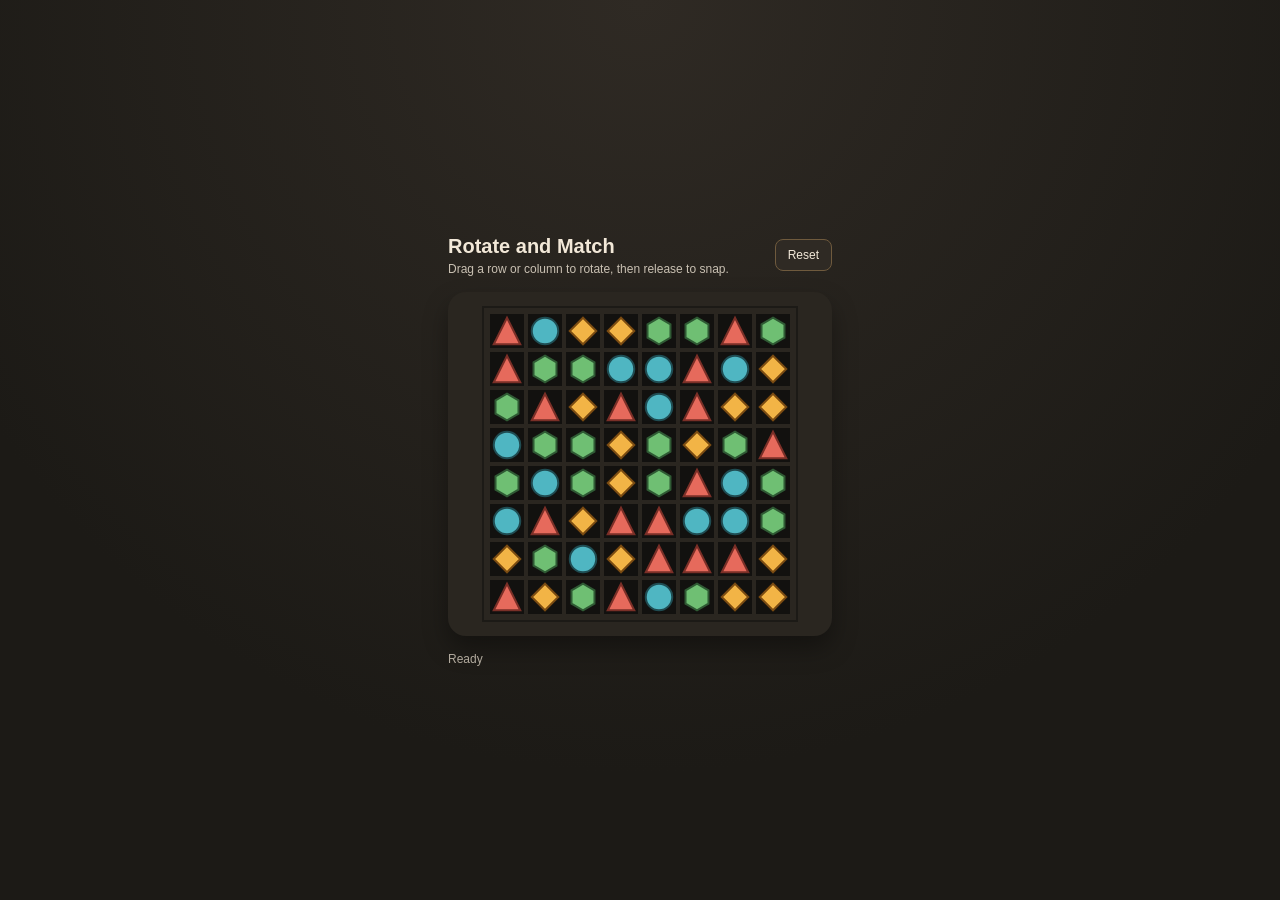
==== app/ideas/I002/client/index.html @ a38eeb80 "I002 M001: rotation input prototype" ====
<!doctype html>
<html lang="en">
  <head>
    <meta charset="utf-8" />
    <meta name="viewport" content="width=device-width, initial-scale=1" />
    <title>Rotate and Match (I002)</title>
    <link rel="stylesheet" href="./style.css" />
  </head>
  <body>
    <main class="shell">
      <header class="hud">
        <div>
          <h1>Rotate and Match</h1>
          <p>Drag a row or column to rotate, then release to snap.</p>
        </div>
        <button id="reset" type="button">Reset</button>
      </header>
      <section class="board-panel">
        <canvas id="board" width="360" height="360"></canvas>
      </section>
      <footer class="footnote">
        <span id="status">Ready</span>
      </footer>
    </main>
    <script type="module" src="./main.js"></script>
  </body>
</html>
---- app/ideas/I002/client/style.css ----
:root {
  color-scheme: light;
  font-family: "Trebuchet MS", "Verdana", sans-serif;
  background: #1c1a16;
  color: #f2e8d8;
}

* {
  box-sizing: border-box;
}

body {
  margin: 0;
  min-height: 100vh;
  display: flex;
  align-items: center;
  justify-content: center;
  background: radial-gradient(circle at top, #2f2a24 0%, #1c1a16 70%);
}

.shell {
  width: min(90vw, 420px);
  display: grid;
  gap: 16px;
  padding: 20px 18px;
}

.hud {
  display: flex;
  align-items: center;
  justify-content: space-between;
  gap: 12px;
}

.hud h1 {
  font-size: 20px;
  margin: 0 0 4px;
}

.hud p {
  margin: 0;
  font-size: 12px;
  opacity: 0.8;
}

button {
  border: 1px solid #6f5a3d;
  background: #2f2a24;
  color: #f2e8d8;
  padding: 8px 12px;
  border-radius: 8px;
  font-size: 12px;
  cursor: pointer;
}

.board-panel {
  padding: 14px;
  border-radius: 18px;
  background: #2a2620;
  box-shadow: 0 12px 24px rgba(0, 0, 0, 0.35);
  display: flex;
  justify-content: center;
}

canvas {
  width: 100%;
  height: auto;
  display: block;
}

.footnote {
  font-size: 12px;
  opacity: 0.7;
}
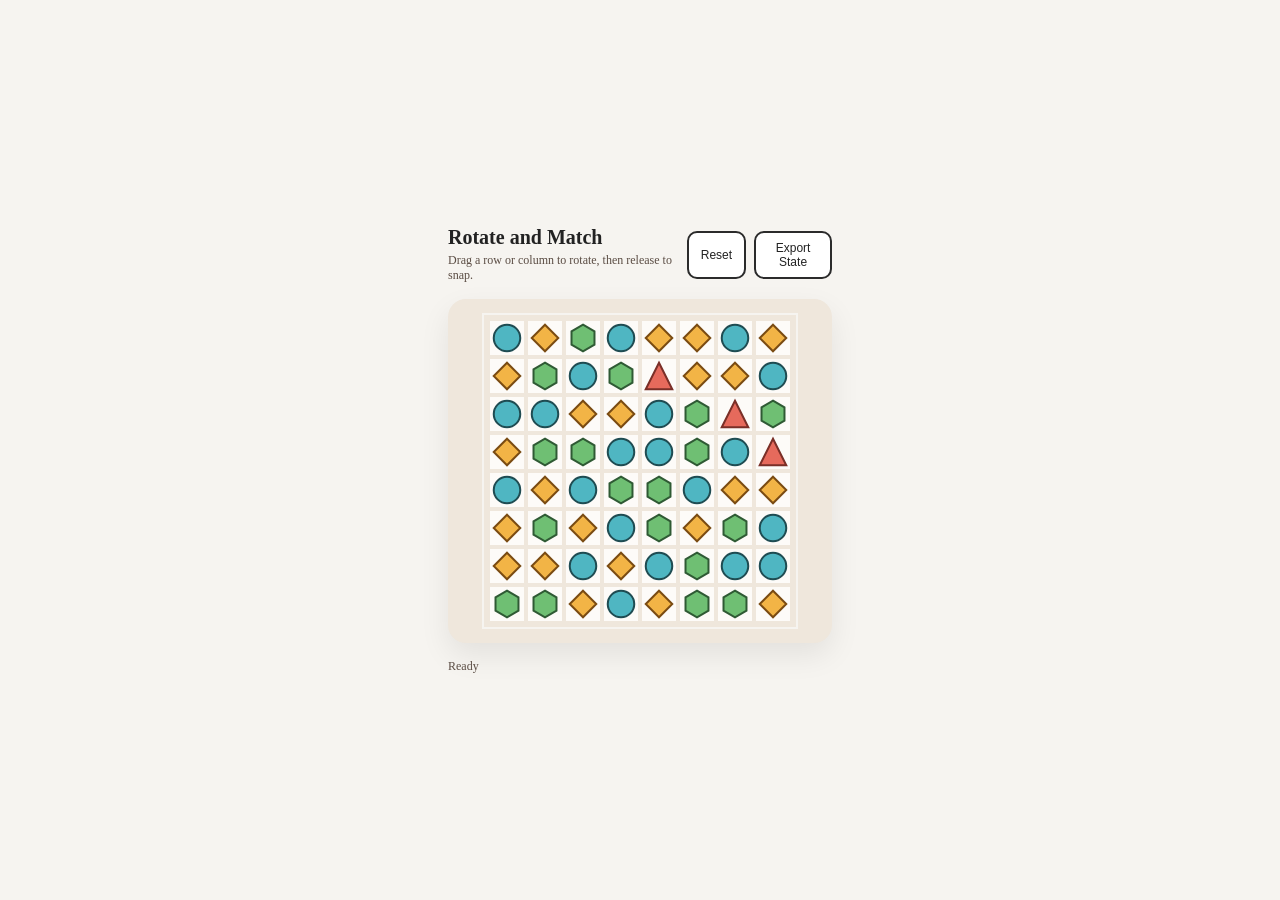
==== commit 41ea704a: "I002: add regression tests and M004 animation specs" ====
--- a/app/ideas/I002/client/index.html
+++ b/app/ideas/I002/client/index.html
@@ -13,7 +13,10 @@
           <h1>Rotate and Match</h1>
           <p>Drag a row or column to rotate, then release to snap.</p>
         </div>
-        <button id="reset" type="button">Reset</button>
+        <div class="hud-actions">
+          <button id="reset" type="button">Reset</button>
+          <button id="export-state" type="button" hidden>Export State</button>
+        </div>
       </header>
       <section class="board-panel">
         <canvas id="board" width="360" height="360"></canvas>
--- a/app/ideas/I002/client/style.css
+++ b/app/ideas/I002/client/style.css
@@ -1,74 +1,79 @@
 :root {
-  color-scheme: light;
-  font-family: "Trebuchet MS", "Verdana", sans-serif;
-  background: #1c1a16;
-  color: #f2e8d8;
+	color-scheme: light;
+	font-family: "Georgia", "Times New Roman", serif;
+	background: #f6f4f0;
+	color: #222;
 }
 
 * {
-  box-sizing: border-box;
+	box-sizing: border-box;
 }
 
 body {
-  margin: 0;
-  min-height: 100vh;
-  display: flex;
-  align-items: center;
-  justify-content: center;
-  background: radial-gradient(circle at top, #2f2a24 0%, #1c1a16 70%);
+	margin: 0;
+	min-height: 100vh;
+	display: flex;
+	align-items: center;
+	justify-content: center;
+	background: #f6f4f0;
 }
 
 .shell {
-  width: min(90vw, 420px);
-  display: grid;
-  gap: 16px;
-  padding: 20px 18px;
+	width: min(90vw, 420px);
+	display: grid;
+	gap: 16px;
+	padding: 20px 18px;
 }
 
 .hud {
-  display: flex;
-  align-items: center;
-  justify-content: space-between;
-  gap: 12px;
+	display: flex;
+	align-items: center;
+	justify-content: space-between;
+	gap: 12px;
+}
+
+.hud-actions {
+	display: flex;
+	gap: 8px;
 }
 
 .hud h1 {
-  font-size: 20px;
-  margin: 0 0 4px;
+	font-size: 20px;
+	margin: 0 0 4px;
 }
 
 .hud p {
-  margin: 0;
-  font-size: 12px;
-  opacity: 0.8;
+	margin: 0;
+	font-size: 12px;
+	color: #5a4c43;
 }
 
 button {
-  border: 1px solid #6f5a3d;
-  background: #2f2a24;
-  color: #f2e8d8;
-  padding: 8px 12px;
-  border-radius: 8px;
-  font-size: 12px;
-  cursor: pointer;
+	border: 2px solid #2b2b2b;
+	background: #fff;
+	color: #222;
+	padding: 8px 12px;
+	border-radius: 10px;
+	font-size: 12px;
+	cursor: pointer;
 }
 
 .board-panel {
-  padding: 14px;
-  border-radius: 18px;
-  background: #2a2620;
-  box-shadow: 0 12px 24px rgba(0, 0, 0, 0.35);
-  display: flex;
-  justify-content: center;
+	padding: 14px;
+	border-radius: 18px;
+	background: #efe7dc;
+	box-shadow: 0 12px 30px rgba(0, 0, 0, 0.08);
+	display: flex;
+	justify-content: center;
 }
 
 canvas {
-  width: 100%;
-  height: auto;
-  display: block;
+	width: 100%;
+	height: auto;
+	display: block;
 }
 
 .footnote {
-  font-size: 12px;
-  opacity: 0.7;
+	font-size: 12px;
+	color: #5a4c43;
 }
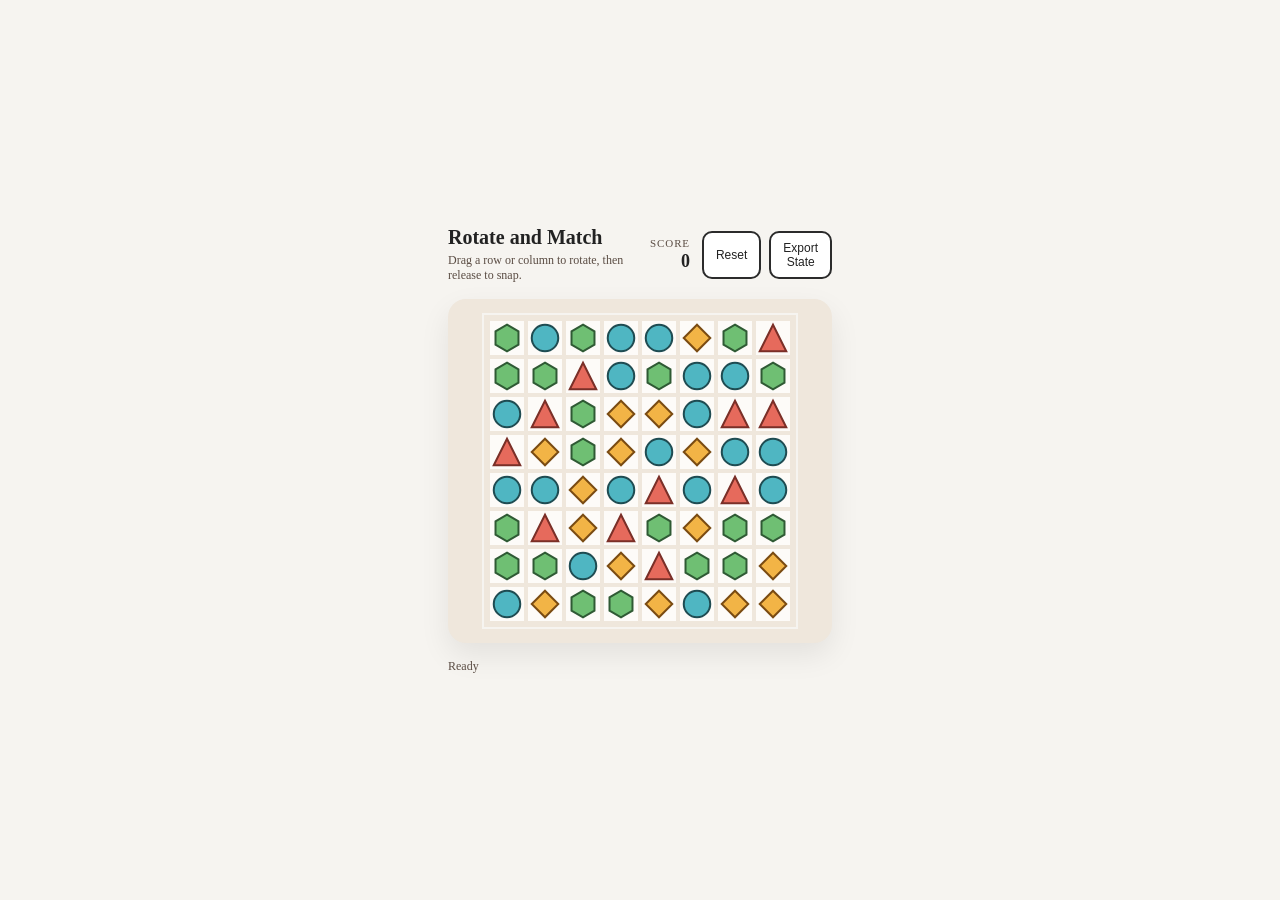
==== commit f2647ef9: "I002 M005: add scoring HUD and rules" ====
--- a/app/ideas/I002/client/index.html
+++ b/app/ideas/I002/client/index.html
@@ -12,6 +12,10 @@
         <div>
           <h1>Rotate and Match</h1>
           <p>Drag a row or column to rotate, then release to snap.</p>
+        </div>
+        <div class="hud-item">
+          <span class="hud-label">Score</span>
+          <span id="score-value" class="hud-value">0</span>
         </div>
         <div class="hud-actions">
           <button id="reset" type="button">Reset</button>
--- a/app/ideas/I002/client/style.css
+++ b/app/ideas/I002/client/style.css
@@ -26,15 +26,33 @@
 }
 
 .hud {
-	display: flex;
-	align-items: center;
-	justify-content: space-between;
-	gap: 12px;
+  display: flex;
+  align-items: center;
+  justify-content: space-between;
+  gap: 12px;
+}
+
+.hud-item {
+  display: grid;
+  gap: 2px;
+  text-align: right;
+}
+
+.hud-label {
+  text-transform: uppercase;
+  letter-spacing: 0.08em;
+  font-size: 11px;
+  color: #5a4c43;
+}
+
+.hud-value {
+  font-size: 18px;
+  font-weight: 700;
 }
 
 .hud-actions {
-	display: flex;
-	gap: 8px;
+  display: flex;
+  gap: 8px;
 }
 
 .hud h1 {
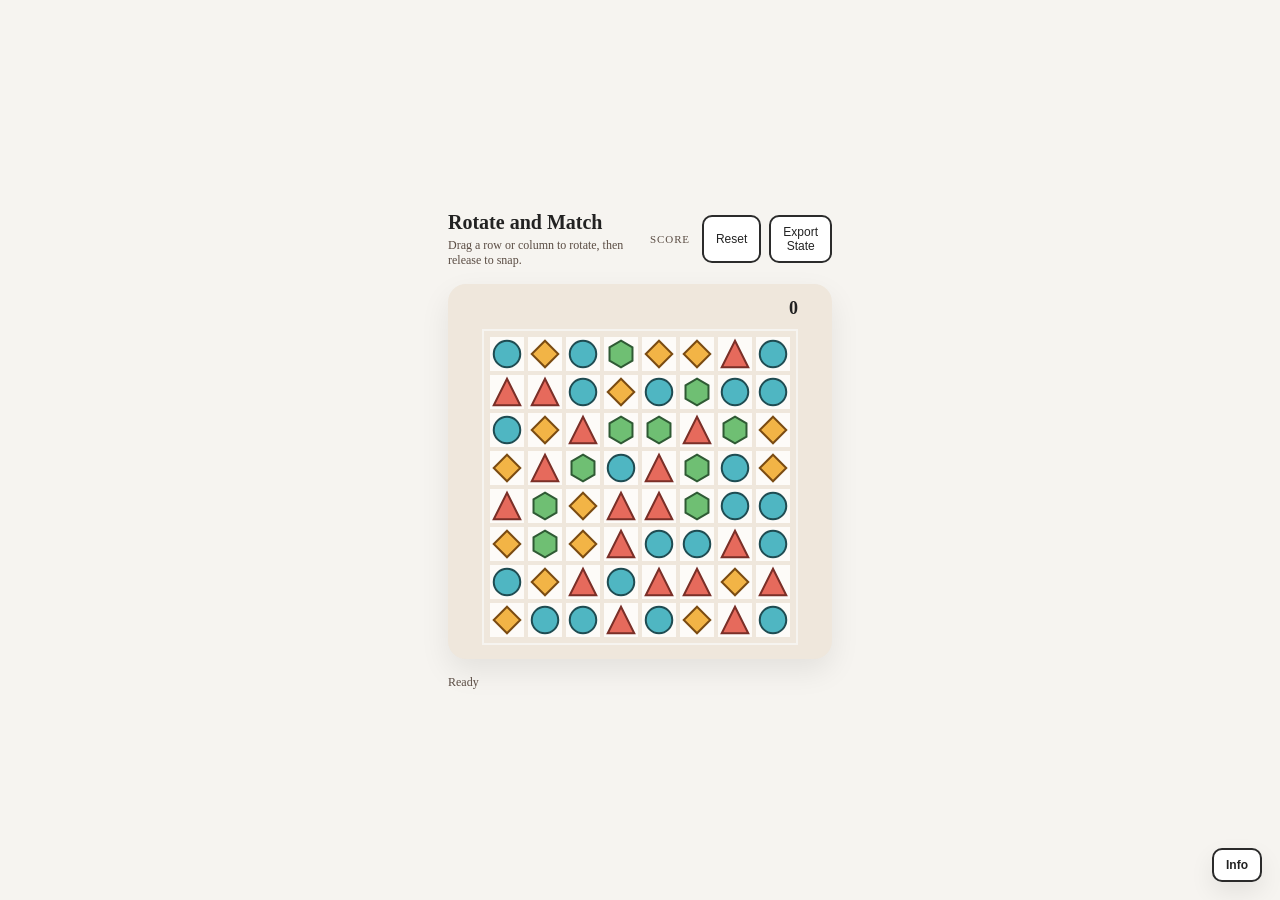
==== commit 66b9032f: "feat(i002): add scoring guide modal and HUD layout" ====
--- a/app/ideas/I002/client/index.html
+++ b/app/ideas/I002/client/index.html
@@ -1,34 +1,47 @@
 <!doctype html>
 <html lang="en">
-  <head>
-    <meta charset="utf-8" />
-    <meta name="viewport" content="width=device-width, initial-scale=1" />
-    <title>Rotate and Match (I002)</title>
-    <link rel="stylesheet" href="./style.css" />
-  </head>
-  <body>
-    <main class="shell">
-      <header class="hud">
-        <div>
-          <h1>Rotate and Match</h1>
-          <p>Drag a row or column to rotate, then release to snap.</p>
-        </div>
-        <div class="hud-item">
-          <span class="hud-label">Score</span>
-          <span id="score-value" class="hud-value">0</span>
-        </div>
-        <div class="hud-actions">
-          <button id="reset" type="button">Reset</button>
-          <button id="export-state" type="button" hidden>Export State</button>
-        </div>
-      </header>
-      <section class="board-panel">
-        <canvas id="board" width="360" height="360"></canvas>
-      </section>
-      <footer class="footnote">
-        <span id="status">Ready</span>
-      </footer>
-    </main>
-    <script type="module" src="./main.js"></script>
-  </body>
+	<head>
+		<meta charset="utf-8" />
+		<meta name="viewport" content="width=device-width, initial-scale=1" />
+		<title>Rotate and Match (I002)</title>
+		<link rel="stylesheet" href="./style.css" />
+	</head>
+	<body>
+		<main class="shell">
+			<header class="hud">
+				<div>
+					<h1>Rotate and Match</h1>
+					<p>Drag a row or column to rotate, then release to snap.</p>
+				</div>
+				<div class="hud-item">
+					<span class="hud-label">Score</span>
+				</div>
+				<div class="hud-actions">
+					<button id="reset" type="button">Reset</button>
+					<button id="export-state" type="button" hidden>Export State</button>
+				</div>
+			</header>
+			<section class="board-panel">
+				<div class="score-container"><span id="score-value" class="hud-value">0</span></div>
+				<canvas id="board" width="360" height="360"></canvas>
+			</section>
+			<footer class="footnote">
+				<span id="status">Ready</span>
+			</footer>
+			<button id="help-button" class="help-button" type="button">Info</button>
+			<div id="help-modal" class="help-modal" hidden>
+				<div class="help-backdrop" data-close="true"></div>
+				<div class="help-dialog" role="dialog" aria-modal="true" aria-labelledby="help-title">
+					<header class="help-header">
+						<h2 id="help-title">Scoring Guide</h2>
+						<button id="help-close" class="help-close" type="button" aria-label="Close">
+							✕
+						</button>
+					</header>
+					<div id="help-content" class="help-content"></div>
+				</div>
+			</div>
+		</main>
+		<script type="module" src="./main.js"></script>
+	</body>
 </html>
--- a/app/ideas/I002/client/style.css
+++ b/app/ideas/I002/client/style.css
@@ -26,33 +26,33 @@
 }
 
 .hud {
-  display: flex;
-  align-items: center;
-  justify-content: space-between;
-  gap: 12px;
+	display: flex;
+	align-items: center;
+	justify-content: space-between;
+	gap: 12px;
 }
 
 .hud-item {
-  display: grid;
-  gap: 2px;
-  text-align: right;
+	display: grid;
+	gap: 2px;
+	text-align: right;
 }
 
 .hud-label {
-  text-transform: uppercase;
-  letter-spacing: 0.08em;
-  font-size: 11px;
-  color: #5a4c43;
+	text-transform: uppercase;
+	letter-spacing: 0.08em;
+	font-size: 11px;
+	color: #5a4c43;
 }
 
 .hud-value {
-  font-size: 18px;
-  font-weight: 700;
+	font-size: 18px;
+	font-weight: 700;
 }
 
 .hud-actions {
-  display: flex;
-  gap: 8px;
+	display: flex;
+	gap: 8px;
 }
 
 .hud h1 {
@@ -82,7 +82,18 @@
 	background: #efe7dc;
 	box-shadow: 0 12px 30px rgba(0, 0, 0, 0.08);
 	display: flex;
-	justify-content: center;
+	/* display: flex; */
+	flex-direction: column;
+	/* justify-content: center; */
+	align-items: center;
+	row-gap: 10px;
+}
+
+.score-container {
+	flex-direction: column;
+	display: flex;
+	align-self: flex-end;
+	margin-right: 20px;
 }
 
 canvas {
@@ -92,6 +103,83 @@
 }
 
 .footnote {
-	font-size: 12px;
-	color: #5a4c43;
+  font-size: 12px;
+  color: #5a4c43;
 }
+
+.help-button {
+  position: fixed;
+  right: 18px;
+  bottom: 18px;
+  border: 2px solid #2b2b2b;
+  background: #fff;
+  border-radius: 10px;
+  padding: 8px 12px;
+  font-size: 12px;
+  font-weight: 600;
+  cursor: pointer;
+  box-shadow: 0 10px 24px rgba(0, 0, 0, 0.08);
+}
+
+.help-modal {
+  position: fixed;
+  inset: 0;
+  display: grid;
+  place-items: center;
+  z-index: 30;
+}
+
+.help-modal[hidden] {
+  display: none;
+}
+
+.help-backdrop {
+  position: absolute;
+  inset: 0;
+  background: rgba(0, 0, 0, 0.35);
+}
+
+.help-dialog {
+  position: relative;
+  width: min(88vw, 420px);
+  background: #fdfbf8;
+  border-radius: 16px;
+  padding: 16px;
+  border: 2px solid #2b2b2b;
+  box-shadow: 0 18px 32px rgba(0, 0, 0, 0.2);
+  z-index: 1;
+}
+
+.help-header {
+  display: flex;
+  align-items: center;
+  justify-content: space-between;
+  gap: 12px;
+}
+
+.help-header h2 {
+  margin: 0;
+  font-size: 18px;
+}
+
+.help-close {
+  border: 2px solid #2b2b2b;
+  background: #fff;
+  border-radius: 10px;
+  padding: 4px 8px;
+  font-size: 12px;
+  cursor: pointer;
+}
+
+.help-content {
+  margin-top: 12px;
+  display: grid;
+  gap: 10px;
+  font-size: 13px;
+  color: #2b2b2b;
+}
+
+.help-content .note {
+  color: #5a4c43;
+  font-size: 12px;
+}
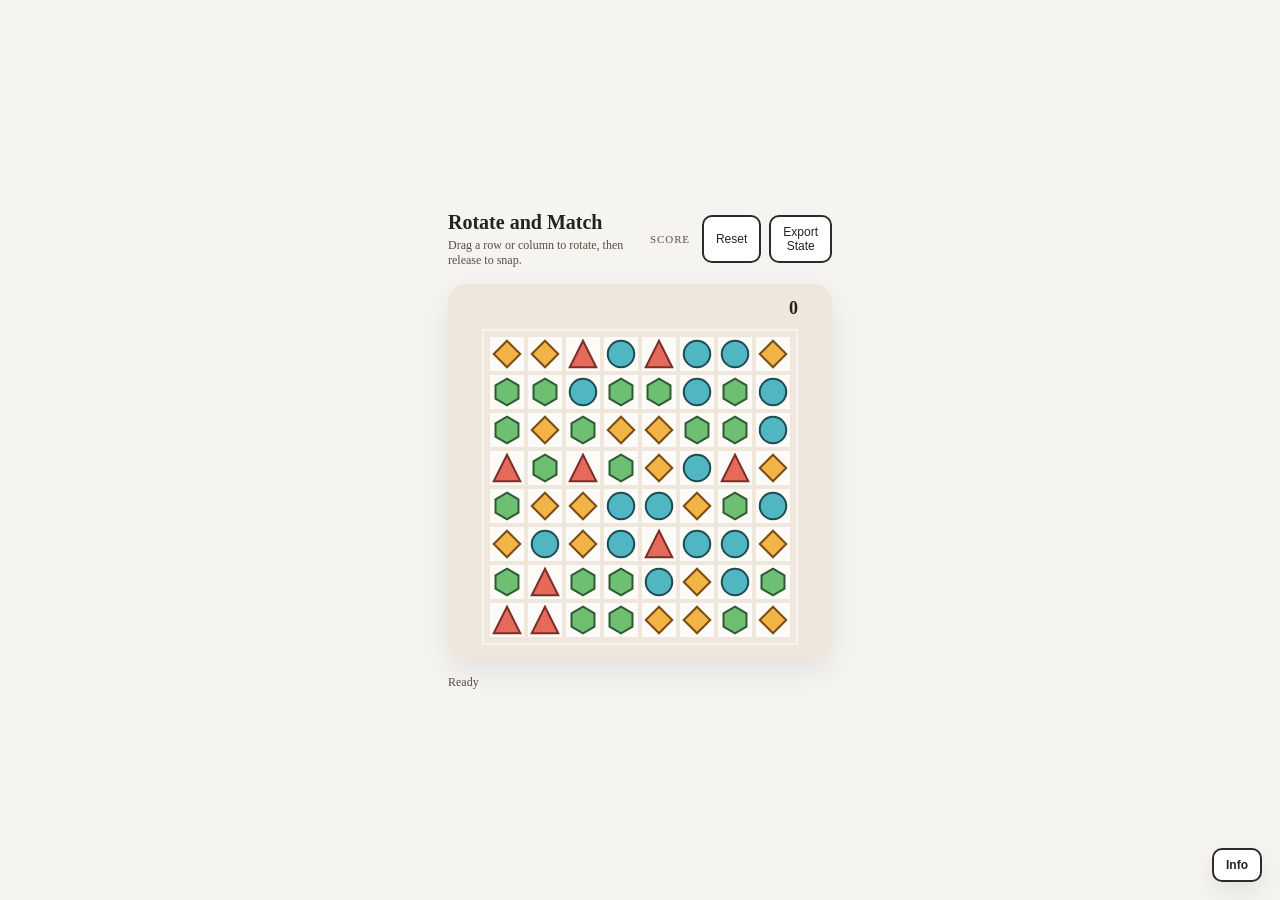
==== commit cce51263: "feat(i002): add cache-busted asset loading" ====
--- a/app/ideas/I002/client/index.html
+++ b/app/ideas/I002/client/index.html
@@ -4,7 +4,18 @@
 		<meta charset="utf-8" />
 		<meta name="viewport" content="width=device-width, initial-scale=1" />
 		<title>Rotate and Match (I002)</title>
-		<link rel="stylesheet" href="./style.css" />
+		<meta name="asset-cache-buster" content="v1" />
+		<script>
+			(() => {
+				const meta = document.querySelector('meta[name="asset-cache-buster"]');
+				const cacheBuster = meta?.content?.trim();
+				const withCache = (path) => (cacheBuster ? `${path}?v=${encodeURIComponent(cacheBuster)}` : path);
+				const link = document.createElement("link");
+				link.rel = "stylesheet";
+				link.href = withCache("./style.css");
+				document.head.appendChild(link);
+			})();
+		</script>
 	</head>
 	<body>
 		<main class="shell">
@@ -42,6 +53,16 @@
 				</div>
 			</div>
 		</main>
-		<script type="module" src="./main.js"></script>
+		<script>
+			(() => {
+				const meta = document.querySelector('meta[name="asset-cache-buster"]');
+				const cacheBuster = meta?.content?.trim();
+				const withCache = (path) => (cacheBuster ? `${path}?v=${encodeURIComponent(cacheBuster)}` : path);
+				const script = document.createElement("script");
+				script.type = "module";
+				script.src = withCache("./main.js");
+				document.body.appendChild(script);
+			})();
+		</script>
 	</body>
 </html>
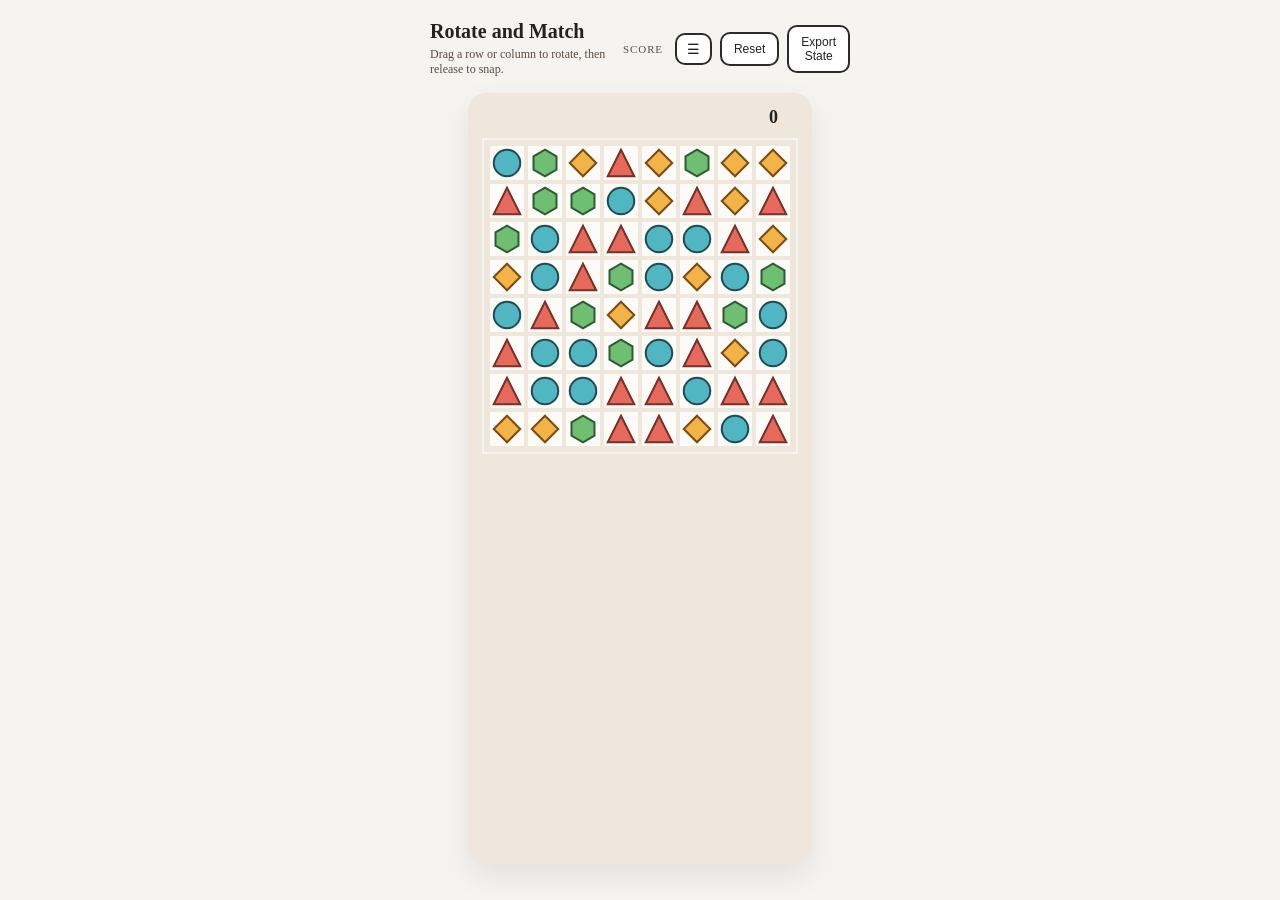
==== commit 1c2bba2a: "feat(i002): move info into menu and hide ready status" ====
--- a/app/ideas/I002/client/index.html
+++ b/app/ideas/I002/client/index.html
@@ -28,6 +28,16 @@
 					<span class="hud-label">Score</span>
 				</div>
 				<div class="hud-actions">
+					<div class="menu">
+						<button id="menu-button" class="menu-button" type="button" aria-haspopup="true" aria-expanded="false">
+							☰
+						</button>
+						<div id="menu-panel" class="menu-panel" role="menu" hidden>
+							<button id="menu-info" class="menu-item" type="button" role="menuitem">
+								Scoring Guide
+							</button>
+						</div>
+					</div>
 					<button id="reset" type="button">Reset</button>
 					<button id="export-state" type="button" hidden>Export State</button>
 				</div>
@@ -36,10 +46,9 @@
 				<div class="score-container"><span id="score-value" class="hud-value">0</span></div>
 				<canvas id="board" width="360" height="360"></canvas>
 			</section>
-			<footer class="footnote">
-				<span id="status">Ready</span>
+			<footer class="footnote" hidden>
+				<span id="status"></span>
 			</footer>
-			<button id="help-button" class="help-button" type="button">Info</button>
 			<div id="help-modal" class="help-modal" hidden>
 				<div class="help-backdrop" data-close="true"></div>
 				<div class="help-dialog" role="dialog" aria-modal="true" aria-labelledby="help-title">
